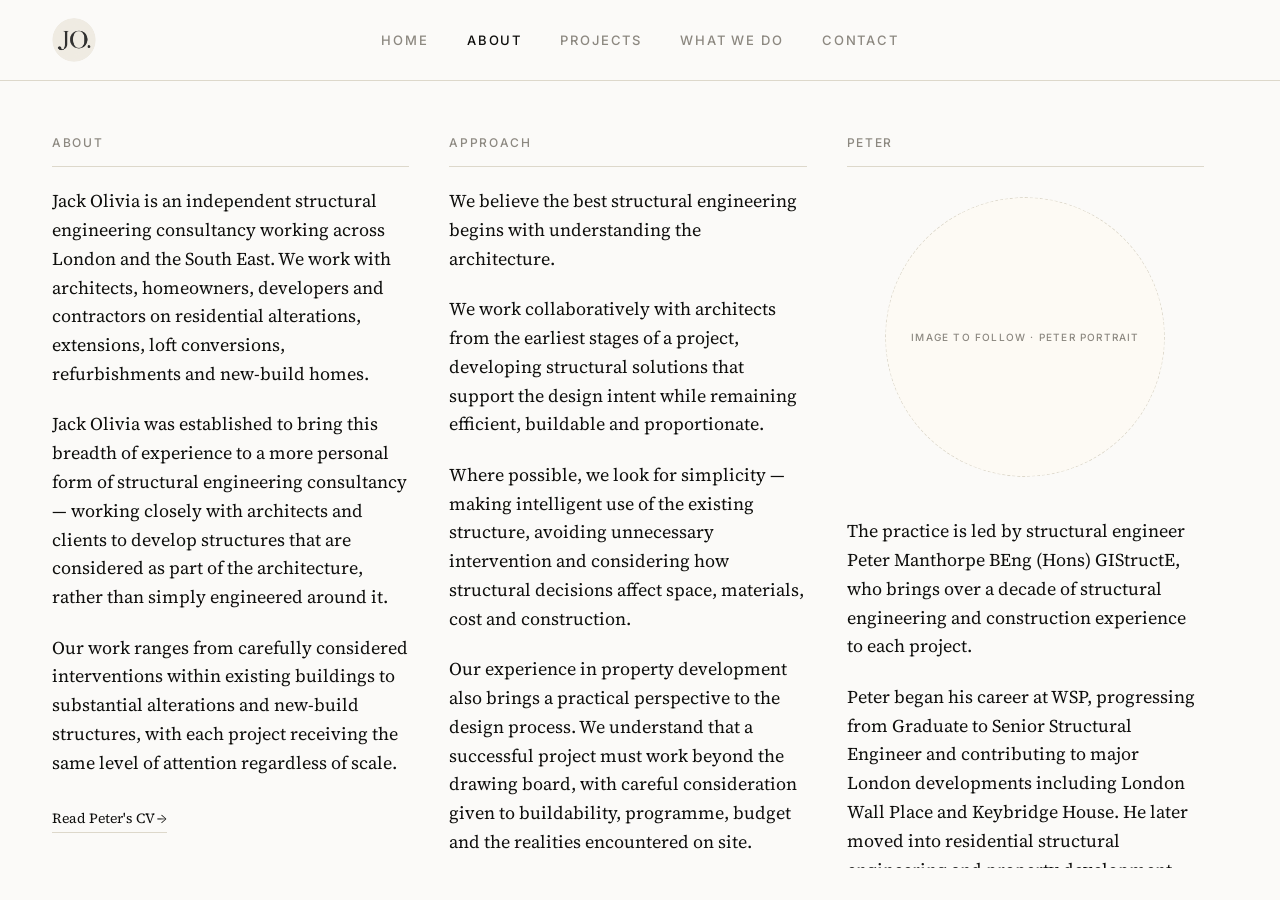
==== about.html @ 406274f1 "Add Home nav, favicon, CV and What We Do pages, typography pass - Home button added to nav on all pa" ====
<!DOCTYPE html>
<html lang="en">
<head>
<meta charset="UTF-8">
<title>About — Jack Olivia</title>
<meta name="viewport" content="width=device-width, initial-scale=1">
<link rel="preconnect" href="https://fonts.googleapis.com">
<link href="https://fonts.googleapis.com/css2?family=Fraunces:opsz,wght@9..144,300;9..144,400&family=Source+Serif+4:opsz,wght@8..60,300;8..60,400&family=Inter:wght@300;400;500&display=swap" rel="stylesheet">
<link rel="stylesheet" href="assets/css/style.css">
<link rel="icon" type="image/png" href="assets/images/logo-badge.png">
</head>
<body class="about-page fixed-shell">

<header class="site-header">
  <div class="header-grid">
    <div class="brand-wrap">
      <a href="index.html"><img src="assets/images/logo-badge.png" alt="Jack Olivia" class="brand-logo"></a>
    </div>
    <nav class="site-nav">
      <a href="index.html" class="nav-link">Home</a>
      <a href="about.html" class="nav-link active" aria-current="page">About</a>
      <a href="projects.html" class="nav-link">Projects</a>
      <a href="what-we-do.html" class="nav-link">What We Do</a>
      <a href="mailto:peter@jackolivia.com" class="nav-link">Contact</a>
    </nav>
  </div>
</header>

<main class="content">
  <section class="about-columns">

    <div class="about-col scroll-lane">
      <div class="section-label-block">
        <span class="caps-label">About</span>
        <hr class="rule">
      </div>
      <p>Jack Olivia is an independent structural engineering consultancy working across London and the South East. We work with architects, homeowners, developers and contractors on residential alterations, extensions, loft conversions, refurbishments and new-build homes.</p>
      <p>Jack Olivia was established to bring this breadth of experience to a more personal form of structural engineering consultancy — working closely with architects and clients to develop structures that are considered as part of the architecture, rather than simply engineered around it.</p>
      <p>Our work ranges from carefully considered interventions within existing buildings to substantial alterations and new-build structures, with each project receiving the same level of attention regardless of scale.</p>
      <a href="cv.html" class="cv-link">Read Peter's CV →</a>
    </div>

    <div class="about-col scroll-lane">
      <div class="section-label-block">
        <span class="caps-label">Approach</span>
        <hr class="rule">
      </div>
      <p>We believe the best structural engineering begins with understanding the architecture.</p>
      <p>We work collaboratively with architects from the earliest stages of a project, developing structural solutions that support the design intent while remaining efficient, buildable and proportionate.</p>
      <p>Where possible, we look for simplicity — making intelligent use of the existing structure, avoiding unnecessary intervention and considering how structural decisions affect space, materials, cost and construction.</p>
      <p>Our experience in property development also brings a practical perspective to the design process. We understand that a successful project must work beyond the drawing board, with careful consideration given to buildability, programme, budget and the realities encountered on site.</p>
      <p>Communication is central to the way we work. We pride ourselves on responding quickly to enquiries and being accessible throughout a project. When unexpected conditions arise during construction, we understand that builders often need engineering input there and then — not several days later. We make it a priority to provide practical, timely advice that keeps projects moving.</p>
      <p>As an independent consultancy, our clients, architects and contractors have direct access to Peter throughout their project, from the first conversation and structural design through to construction on site. This continuity means the engineer who understands the project is always the person you are speaking to.</p>
      <p>The result is a structural engineering service that is considered, collaborative, responsive and practical — allowing good architecture to take priority while helping projects run smoothly through construction.</p>
    </div>

    <div class="about-col scroll-lane">
      <div class="section-label-block">
        <span class="caps-label">Peter</span>
        <hr class="rule">
      </div>
      <div class="about-portrait">
        <div class="placeholder circle">Image to follow · Peter portrait</div>
      </div>
      <p>The practice is led by structural engineer Peter Manthorpe BEng (Hons) GIStructE, who brings over a decade of structural engineering and construction experience to each project.</p>
      <p>Peter began his career at WSP, progressing from Graduate to Senior Structural Engineer and contributing to major London developments including London Wall Place and Keybridge House. He later moved into residential structural engineering and property development, gaining first-hand experience of the practical and commercial considerations involved in taking projects from design through to construction.</p>
      <a href="cv.html" class="cv-link">Read Peter's CV →</a>
      <div class="about-contact">
        <div>Peter Manthorpe</div>
        <div>Structural Engineer · Founder, Jack Olivia</div>
        <div>peter@jackolivia.com</div>
        <div>07584 622633</div>
      </div>
    </div>

  </section>
</main>

<script src="assets/js/main.js"></script>
</body>
</html>
---- assets/css/style.css ----
/* Jack Olivia — Iteration 1 (Home, About, Projects, Project: Lewes) — desktop only */

:root {
  --ground: #fbfaf8;
  --ink: #0e0e0c;
  --meta: #8c8880;
  --rule: #ddd8cb;
  --slate: #4a5f7a;
  --warm-white: #fdfaf4;
}

* { box-sizing: border-box; }

html {
  font-size: 18px;
}

html, body {
  margin: 0;
  padding: 0;
}

body {
  background: var(--ground);
  color: var(--ink);
  font-family: 'Source Serif 4', 'Fraunces', serif;
  font-optical-sizing: auto;
  font-weight: 400;
  font-size: 1rem;
  line-height: 1.6;
  -webkit-font-smoothing: antialiased;
}

img { display: block; max-width: 100%; }

a { color: inherit; text-decoration: none; }

p { margin: 0 0 1.2em; max-width: 64ch; }
p:last-child { margin-bottom: 0; }

hr, .rule {
  border: none;
  border-top: 1px solid var(--rule);
  margin: 0;
}

h1, h2, h3 {
  font-family: 'Fraunces', serif;
  font-weight: 300;
  letter-spacing: -0.03em;
  margin: 0;
}

/* ---------- caps / labels ---------- */

.caps-label {
  font-family: 'Inter', sans-serif;
  font-weight: 500;
  font-size: 12px;
  letter-spacing: 0.14em;
  text-transform: uppercase;
  color: var(--meta);
}

.section-label-block {
  margin-bottom: 20px;
}

.section-label-block .caps-label {
  display: inline-block;
  margin-bottom: 14px;
}

/* ---------- layout shell ---------- */

.content {
  max-width: 1380px;
  margin: 0 auto;
  padding: 0 52px;
}

/* ---------- header ---------- */

.site-header {
  border-bottom: 1px solid var(--rule);
}

.header-grid {
  max-width: 1380px;
  margin: 0 auto;
  padding: 18px 52px;
  display: grid;
  grid-template-columns: 1fr auto 1fr;
  align-items: center;
}

.brand-wrap {
  grid-column: 1;
  justify-self: start;
}

.brand-logo {
  height: 44px;
  width: 44px;
  border-radius: 50%;
  display: block;
}

.site-nav {
  grid-column: 2;
  display: flex;
  justify-content: center;
  gap: clamp(1.5rem, 3vw, 4rem);
}

.nav-link {
  font-family: 'Inter', sans-serif;
  font-weight: 500;
  font-size: 13px;
  letter-spacing: 0.14em;
  text-transform: uppercase;
  color: var(--meta);
}

.nav-link.active,
.nav-link:hover {
  color: var(--ink);
}


/* ---------- placeholders ---------- */

.placeholder {
  background: var(--warm-white);
  border: 1px dashed var(--rule);
  display: flex;
  align-items: center;
  justify-content: center;
  text-align: center;
  color: var(--meta);
  font-family: 'Inter', sans-serif;
  font-weight: 500;
  font-size: 10px;
  letter-spacing: 0.12em;
  text-transform: uppercase;
  padding: 12px;
  width: 100%;
  height: 100%;
}

.placeholder.circle { border-radius: 50%; }

.copy-missing {
  font-family: 'Inter', sans-serif;
  font-weight: 500;
  font-size: 11px;
  letter-spacing: 0.12em;
  text-transform: uppercase;
  color: var(--meta);
}

/* ============================================================
   HOME — LHS intro text, two independently-scrolling project columns
   ============================================================ */

.home-columns {
  flex: 1;
  min-height: 0;
  width: 100%;
  display: grid;
  grid-template-columns: 30% 1fr 1fr;
  gap: 20px;
  padding: 44px 0 32px;
}

.practice-facts {
  border-top: 1px solid var(--rule);
  margin-top: 32px;
  padding-top: 20px;
}

.practice-facts div {
  color: var(--meta);
  font-size: 14px;
  line-height: 1.9;
}

.hero-links {
  display: flex;
  gap: 28px;
  margin-top: 32px;
}

.hero-links a {
  font-size: 14px;
  border-bottom: 1px solid var(--rule);
  padding-bottom: 2px;
}

.hero-links a:hover { border-color: var(--ink); }

.home-col-projects .project-wheel {
  padding-top: 2px;
}

/* Home uses plain rectangular photos rather than the circular duotone
   plate — the Projects wheel keeps that treatment untouched. */

.home-page .wheel-item {
  margin-bottom: 48px;
}

.home-page .project-plate {
  border-radius: 0;
  aspect-ratio: 4 / 3;
  width: 100%;
}

.home-page .project-plate:hover {
  transform: none;
}

.home-page .plate-overlay,
.home-page .plate-content {
  display: none;
}

.home-page .plate-image img {
  transition: filter 350ms ease;
}

.home-page .project-plate:hover .plate-image img {
  filter: contrast(1.05) brightness(0.94);
}

/* ============================================================
   ABOUT
   ============================================================ */

.about-columns {
  display: grid;
  grid-template-columns: repeat(3, 1fr);
  gap: 16px;
  padding: 70px 0 64px;
}

.about-columns p { max-width: none; }

.cv-link {
  display: inline-block;
  margin-top: 8px;
  font-size: 14px;
  border-bottom: 1px solid var(--rule);
  padding-bottom: 2px;
}

.cv-link:hover { border-color: var(--ink); }

.about-portrait {
  width: 280px;
  height: 280px;
  border-radius: 50%;
  overflow: hidden;
  margin: 30px auto 40px;
}

.about-portrait img,
.about-portrait .placeholder {
  width: 100%;
  height: 100%;
  object-fit: cover;
}

.about-contact {
  border-top: 1px solid var(--rule);
  margin-top: 24px;
  padding-top: 18px;
  font-size: 14px;
  color: var(--meta);
  line-height: 1.8;
}

/* ---------- Fixed shell: header/footer pinned, columns scroll independently ---------- */
/* Used by About, Home and the Lewes project page. Header and footer stay
   put; each column inside is its own scroll lane, so the reader can move
   through each one at their own pace without losing the others' position. */

.fixed-shell {
  height: 100vh;
  overflow: hidden;
  display: flex;
  flex-direction: column;
}

.fixed-shell .site-header,
.fixed-shell .site-footer {
  flex-shrink: 0;
  margin-top: 0;
}

.fixed-shell main.content {
  flex: 1;
  min-height: 0;
  display: flex;
  padding-top: 0;
  padding-bottom: 0;
}

.about-page .about-columns {
  flex: 1;
  min-height: 0;
  width: 100%;
  padding: 44px 0 32px;
}

.scroll-lane {
  height: 100%;
  overflow-y: auto;
  padding-right: 24px;
  padding-bottom: 40px;
  scrollbar-width: thin;
  scrollbar-color: var(--rule) transparent;
}

.scroll-lane::-webkit-scrollbar {
  width: 6px;
}

.scroll-lane::-webkit-scrollbar-track {
  background: transparent;
}

.scroll-lane::-webkit-scrollbar-thumb {
  background: var(--rule);
  border-radius: 3px;
}

.scroll-lane > .section-label-block {
  position: sticky;
  top: 0;
  background: var(--ground);
  padding-top: 2px;
  z-index: 1;
}

/* ============================================================
   PROJECTS
   ============================================================ */

.projects-layout {
  display: grid;
  grid-template-columns: 40% 1fr;
  gap: 28px;
  padding-top: 56px;
}

.projects-intro {
  position: sticky;
  top: 20px;
  align-self: start;
}

.projects-intro h2 {
  font-size: clamp(2.1rem, 2vw, 2.4rem);
  font-weight: 300;
  letter-spacing: -0.04em;
  margin: 18px 0 24px;
}

.projects-intro a {
  display: inline-block;
  margin-top: 20px;
  font-size: 14px;
  border-bottom: 1px solid var(--rule);
  padding-bottom: 2px;
}

.projects-intro .cv-link {
  margin-top: 10px;
}

.projects-intro a:hover { border-color: var(--ink); }

.project-wheel {
  display: flex;
  flex-direction: column;
  align-items: center;
}

.wheel-item {
  width: 100%;
  display: flex;
  flex-direction: column;
  align-items: center;
  margin-bottom: 120px;
}

.wheel-item:last-child { margin-bottom: 0; }

.project-plate {
  position: relative;
  width: min(100%, 480px);
  aspect-ratio: 1 / 1;
  border-radius: 50%;
  isolation: isolate;
  overflow: hidden;
  cursor: pointer;
  transition: transform 500ms cubic-bezier(0.4, 0, 0.2, 1);
}

.project-plate:hover {
  transform: translateY(-2px) scale(1.003);
}

.plate-image {
  position: absolute;
  inset: 0;
  z-index: 1;
}

.plate-image img,
.plate-image .placeholder {
  width: 100%;
  height: 100%;
  object-fit: cover;
  filter: contrast(1.05);
}

.plate-overlay {
  position: absolute;
  inset: 0;
  z-index: 2;
  background: var(--slate);
  mix-blend-mode: color;
  opacity: 0.88;
  transition: opacity 500ms cubic-bezier(0.4, 0, 0.2, 1);
}

.plate-content {
  position: absolute;
  inset: 0;
  z-index: 3;
  display: flex;
  flex-direction: column;
  align-items: center;
  justify-content: center;
  text-align: center;
  pointer-events: none;
  transition: opacity 500ms cubic-bezier(0.4, 0, 0.2, 1);
}

.plate-content .plate-title {
  font-family: 'Fraunces', serif;
  font-weight: 400;
  font-size: 29px;
  color: var(--warm-white);
  letter-spacing: -0.01em;
}

.plate-content .plate-meta {
  font-family: 'Inter', sans-serif;
  font-weight: 500;
  font-size: 12px;
  letter-spacing: 0.14em;
  text-transform: uppercase;
  color: var(--warm-white);
  opacity: 0.8;
  margin-top: 10px;
}

.project-plate.is-hover .plate-overlay,
.project-plate.is-hover .plate-content {
  opacity: 0;
}

.wheel-caption {
  margin-top: 20px;
  font-family: 'Inter', sans-serif;
  font-weight: 500;
  font-size: 12px;
  letter-spacing: 0.14em;
  text-transform: uppercase;
  color: var(--meta);
  text-align: center;
}

.projects-closing {
  border-top: 1px solid var(--rule);
  margin-top: 48px;
  padding-top: 40px;
  text-align: center;
}

.all-projects-link {
  font-family: 'Inter', sans-serif;
  font-weight: 500;
  font-size: 13px;
  letter-spacing: 0.14em;
  text-transform: uppercase;
  color: var(--ink);
}

.projects-closing p {
  max-width: 32ch;
  margin: 24px auto 0;
  font-size: 14px;
  color: var(--meta);
}

/* ============================================================
   PROJECT DETAIL — LEWES
   LHS: explanatory text, scrolls normally. RHS: one photo fills the lane
   at a time, scroll-snapped so the next scroll always lands on a whole
   image, never a partial one.
   ============================================================ */

.lewes-layout {
  flex: 1;
  min-height: 0;
  width: 100%;
  display: grid;
  grid-template-columns: 34% 1fr;
  gap: 20px;
  padding: 44px 0 0;
}

.meta-list {
  margin-top: 24px;
}

.meta-row {
  margin-bottom: 18px;
}

.meta-row:last-child { margin-bottom: 0; }

.meta-row .field-name {
  display: block;
  font-family: 'Inter', sans-serif;
  font-weight: 500;
  font-size: 12px;
  letter-spacing: 0.14em;
  text-transform: uppercase;
  color: var(--meta);
  margin-bottom: 4px;
}

.meta-row .field-value {
  font-size: 16px;
  color: var(--ink);
}

.project-body { margin-top: 32px; }

.back-link-wrap {
  border-top: 1px solid var(--rule);
  margin-top: 40px;
  padding-top: 24px;
}

.back-link {
  font-family: 'Inter', sans-serif;
  font-weight: 500;
  font-size: 13px;
  letter-spacing: 0.12em;
  text-transform: uppercase;
}

.lewes-gallery {
  padding: 0;
  display: flex;
  flex-direction: column;
  scroll-snap-type: y mandatory;
  scrollbar-width: none;
}

.lewes-gallery::-webkit-scrollbar {
  display: none;
}

.gallery-slide {
  flex-shrink: 0;
  width: 100%;
  height: 100%;
  scroll-snap-align: start;
  scroll-snap-stop: always;
  overflow: hidden;
  position: relative;
}

.gallery-slide img {
  width: 100%;
  height: 100%;
  object-fit: cover;
  display: block;
}

.gallery-caption {
  position: absolute;
  left: 24px;
  bottom: 20px;
  font-family: 'Inter', sans-serif;
  font-weight: 500;
  font-size: 12px;
  letter-spacing: 0.12em;
  text-transform: uppercase;
  color: var(--warm-white);
  text-shadow: 0 1px 6px rgba(0, 0, 0, 0.45);
}

/* ============================================================
   CV PAGE
   ============================================================ */

.cv-content {
  max-width: 900px;
  margin: 0 auto;
  padding: 64px 0 96px;
}

.cv-title {
  font-size: clamp(2.1rem, 2vw, 2.4rem);
  font-weight: 300;
  letter-spacing: -0.04em;
  margin: 18px 0 8px;
}

.cv-subtitle {
  font-family: 'Inter', sans-serif;
  font-weight: 500;
  font-size: 13px;
  letter-spacing: 0.1em;
  text-transform: uppercase;
  color: var(--meta);
  margin-bottom: 32px;
}

.cv-intro { margin-bottom: 16px; }

.cv-group {
  margin-top: 64px;
  padding-top: 40px;
  border-top: 1px solid var(--rule);
}

.cv-entry { margin-top: 40px; }
.cv-entry:first-child { margin-top: 24px; }

.cv-entry h3 {
  font-size: 1.4rem;
  font-weight: 300;
  letter-spacing: -0.02em;
  margin-bottom: 6px;
}

.cv-entry .cv-meta {
  display: block;
  font-family: 'Inter', sans-serif;
  font-weight: 500;
  font-size: 12px;
  letter-spacing: 0.12em;
  text-transform: uppercase;
  color: var(--meta);
  margin-bottom: 14px;
}

.cv-list {
  margin: 16px 0 0;
  padding-left: 20px;
}

.cv-list li {
  margin-bottom: 8px;
}

.cv-clients {
  font-family: 'Inter', sans-serif;
  font-weight: 500;
  font-size: 13px;
  letter-spacing: 0.06em;
  color: var(--ink);
  margin-top: 8px;
}

/* ============================================================
   WHAT WE DO — sticky LHS index, RHS continuous scroll,
   scrollspy highlights the section currently in view
   ============================================================ */

.wwd-layout {
  display: grid;
  grid-template-columns: 30% 1fr;
  gap: 20px;
  padding-top: 56px;
}

.wwd-nav {
  position: sticky;
  top: 32px;
  align-self: start;
}

.wwd-nav-list {
  margin-top: 24px;
}

.wwd-nav-item {
  display: block;
  padding: 12px 0;
  border-top: 1px solid var(--rule);
  font-family: 'Fraunces', serif;
  font-weight: 300;
  font-size: 1.05rem;
  letter-spacing: -0.01em;
  color: var(--meta);
  transition: color 250ms ease;
}

.wwd-nav-item:last-child {
  border-bottom: 1px solid var(--rule);
}

.wwd-nav-item.active { color: var(--ink); }

.wwd-sections { padding-bottom: 96px; }

.wwd-section {
  padding-top: 8px;
  margin-bottom: 72px;
}

.wwd-section:last-child { margin-bottom: 0; }

.wwd-section h2 {
  font-size: 1.7rem;
  font-weight: 300;
  letter-spacing: -0.03em;
  margin-bottom: 10px;
}

.wwd-section .wwd-tag {
  display: block;
  font-family: 'Inter', sans-serif;
  font-weight: 500;
  font-size: 12px;
  letter-spacing: 0.14em;
  text-transform: uppercase;
  color: var(--meta);
  margin-bottom: 20px;
}

.fee-table {
  margin-top: 24px;
  border-top: 1px solid var(--rule);
}

.fee-row {
  display: flex;
  justify-content: space-between;
  gap: 20px;
  padding: 12px 0;
  border-bottom: 1px solid var(--rule);
  font-family: 'Inter', sans-serif;
  font-size: 14px;
}

.fee-row .fee-name { color: var(--ink); }
.fee-row .fee-price {
  color: var(--meta);
  white-space: nowrap;
  font-variant-numeric: tabular-nums;
}

.fee-note {
  margin-top: 16px;
  font-size: 14px;
  color: var(--meta);
}

/* ============================================================
   MOBILE (≤768px) — continuous scroll, condensing header
   Nothing above this breakpoint is touched: every rule here is
   scoped inside this single media query, so desktop is byte-for-
   byte the same as before.
   ============================================================ */

@media (max-width: 768px) {

  .content { padding: 0 20px; }

  /* ---------- header: fixed, shrinks on scroll, hides on scroll-down ---------- */
  /* Section labels below stick at top:0 too, so while the header is
     visible it simply paints over them (same opaque background, higher
     z-index) — the moment it hides, whichever label is stuck underneath
     is already in place with no jump. */

  .site-header {
    position: fixed;
    top: 0;
    left: 0;
    right: 0;
    z-index: 100;
    background: var(--ground);
    transition: transform 280ms ease;
  }

  .header-grid {
    display: flex;
    align-items: center;
    justify-content: space-between;
    padding: 14px 20px;
    transition: padding 250ms ease;
  }

  .brand-wrap { justify-self: unset; }

  .brand-logo {
    transition: height 250ms ease, width 250ms ease;
  }

  .site-nav {
    gap: 12px;
  }

  .nav-link {
    font-size: 9px;
    letter-spacing: 0.08em;
  }

  .site-header.m-condensed .header-grid { padding: 8px 20px; }
  .site-header.m-condensed .brand-logo { height: 22px; width: 22px; }
  .site-header.m-hide { transform: translateY(-100%); }

  main.content { padding-top: 70px; }

  /* ---------- kill the fixed-shell / independent-scroll-lane mechanics:
     everything becomes one normal continuous page scroll ---------- */

  .fixed-shell {
    height: auto;
    overflow: visible;
    display: block;
  }

  .fixed-shell main.content {
    display: block;
    flex: none;
    min-height: 0;
    padding-top: 70px;
    padding-bottom: 0;
  }

  .scroll-lane {
    height: auto;
    overflow: visible;
    padding-right: 0;
    padding-bottom: 0;
  }

  .scroll-lane > .section-label-block,
  .section-label-block {
    position: sticky;
    top: 0;
    background: var(--ground);
    z-index: 10;
    padding-top: 10px;
    padding-bottom: 4px;
  }

  /* ---------- Home: single column, plates in numeric order ---------- */

  .home-columns {
    display: flex;
    flex-direction: column;
    padding: 24px 0 40px;
  }

  .home-col-text { margin-bottom: 44px; }

  .home-col-projects,
  .home-col-projects .project-wheel {
    display: contents;
  }

  [data-m-order="1"] { order: 1; }
  [data-m-order="2"] { order: 2; }
  [data-m-order="3"] { order: 3; }
  [data-m-order="4"] { order: 4; }

  /* ---------- About: single column ---------- */

  .about-page .about-columns,
  .about-columns {
    display: block;
    padding: 24px 0 40px;
  }

  /* ---------- Projects: single column, smaller plates ---------- */

  .projects-layout {
    display: block;
    padding-top: 24px;
  }

  .projects-intro {
    position: static;
    margin-bottom: 44px;
  }

  .project-plate { width: min(82vw, 300px); }

  .wheel-item { margin-bottom: 52px; }

  /* ---------- Writers Cabin detail: single column, gallery stacks ---------- */

  .lewes-layout {
    display: block;
    padding: 24px 0 0;
  }

  .lewes-gallery {
    margin-top: 40px;
    display: block;
    scroll-snap-type: none;
  }

  .gallery-slide {
    height: auto;
    aspect-ratio: 4 / 3;
    margin-bottom: 24px;
  }

  .gallery-slide:last-child { margin-bottom: 0; }

  /* ---------- What We Do: single column, index list stops sticking ---------- */

  .wwd-layout {
    display: block;
    padding-top: 24px;
  }

  .wwd-nav {
    position: static;
    margin-bottom: 40px;
  }

  .cv-content { padding: 40px 0 64px; }

}
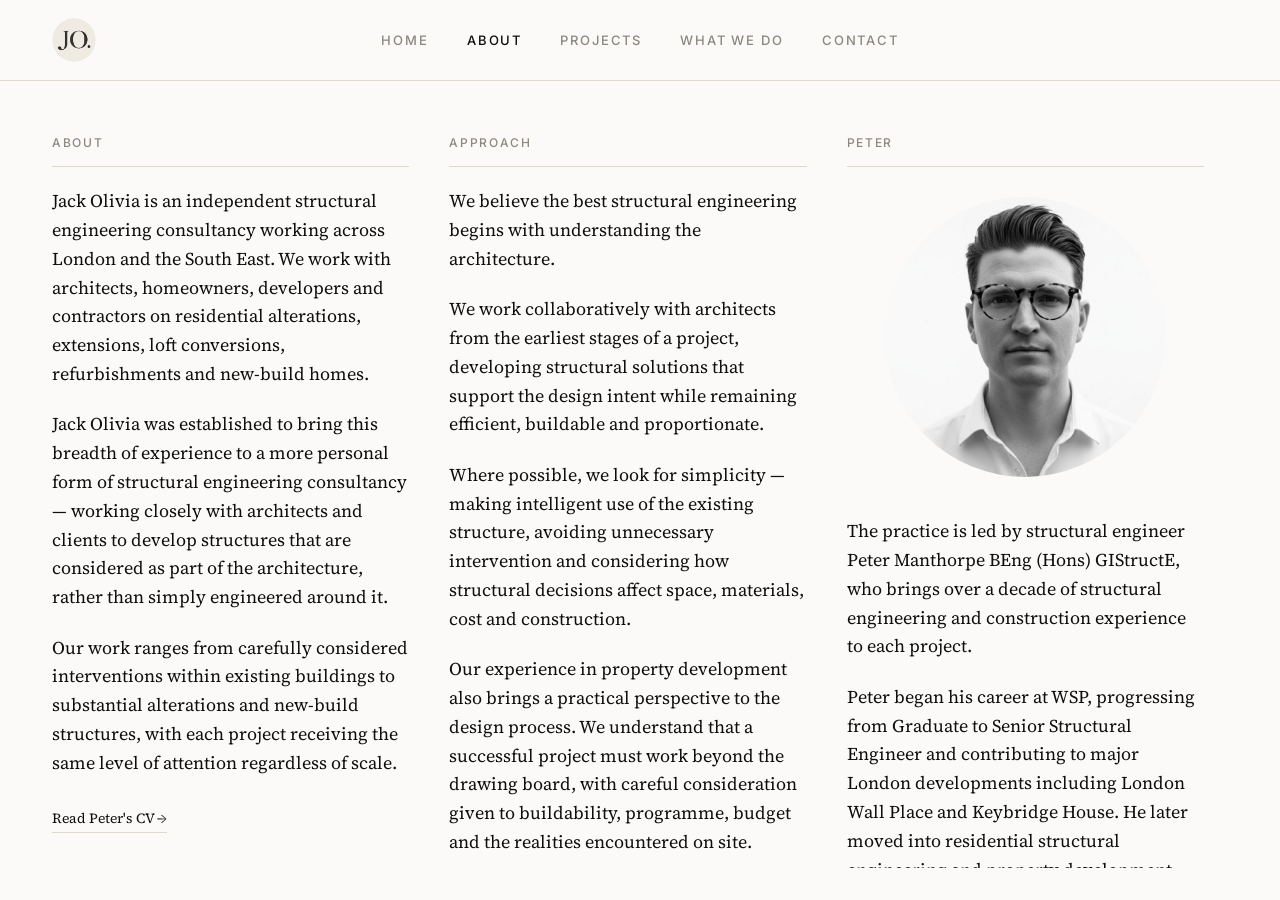
==== commit ed82a18e: "test" ====
--- a/about.html
+++ b/about.html
@@ -60,7 +60,7 @@
         <hr class="rule">
       </div>
       <div class="about-portrait">
-        <div class="placeholder circle">Image to follow · Peter portrait</div>
+        <img src="assets/images/peter-portrait.jpg" alt="Peter Manthorpe">
       </div>
       <p>The practice is led by structural engineer Peter Manthorpe BEng (Hons) GIStructE, who brings over a decade of structural engineering and construction experience to each project.</p>
       <p>Peter began his career at WSP, progressing from Graduate to Senior Structural Engineer and contributing to major London developments including London Wall Place and Keybridge House. He later moved into residential structural engineering and property development, gaining first-hand experience of the practical and commercial considerations involved in taking projects from design through to construction.</p>
--- a/assets/css/style.css
+++ b/assets/css/style.css
@@ -79,10 +79,25 @@
   padding: 0 52px;
 }
 
+/* Home and What We Do use more of the screen — closer to the reference
+   AFL scale — without touching the narrower editorial measure used by
+   About, Projects, the Writers Cabin page or the CV. */
+.content-wide {
+  max-width: 1800px;
+}
+
 /* ---------- header ---------- */
 
 .site-header {
+  position: sticky;
+  top: 0;
+  z-index: 50;
+  background: var(--ground);
   border-bottom: 1px solid var(--rule);
+}
+
+.header-grid.content-wide {
+  max-width: 1800px;
 }
 
 .header-grid {
@@ -212,7 +227,7 @@
 
 .home-page .project-plate {
   border-radius: 0;
-  aspect-ratio: 4 / 3;
+  aspect-ratio: 3 / 4;
   width: 100%;
 }
 
@@ -612,10 +627,74 @@
    CV PAGE
    ============================================================ */
 
-.cv-content {
-  max-width: 900px;
-  margin: 0 auto;
-  padding: 64px 0 96px;
+.cv-layout {
+  display: grid;
+  grid-template-columns: 30% 1fr;
+  gap: 20px;
+  padding-top: 56px;
+}
+
+.cv-nav {
+  position: sticky;
+  top: 32px;
+  align-self: start;
+  display: flex;
+  flex-direction: column;
+  max-height: calc(100vh - 64px);
+}
+
+.cv-nav-list {
+  margin-top: 32px;
+  flex: 1;
+  min-height: 0;
+  overflow-y: auto;
+  display: flex;
+  flex-direction: column;
+  justify-content: space-between;
+  scrollbar-width: thin;
+  scrollbar-color: var(--rule) transparent;
+}
+
+.cv-nav-list::-webkit-scrollbar { width: 6px; }
+.cv-nav-list::-webkit-scrollbar-track { background: transparent; }
+.cv-nav-list::-webkit-scrollbar-thumb { background: var(--rule); border-radius: 3px; }
+
+.cv-nav-item {
+  display: block;
+  padding: 22px 0;
+  border-top: 1px solid var(--rule);
+  border-bottom: 2px solid transparent;
+  font-family: 'Fraunces', serif;
+  font-weight: 300;
+  font-size: 1.6rem;
+  letter-spacing: -0.015em;
+  color: var(--meta);
+  transition: color 250ms ease, border-bottom-color 250ms ease;
+}
+
+.cv-nav-item:last-child {
+  border-bottom: 2px solid var(--rule);
+}
+
+.cv-nav-item.active {
+  color: var(--ink);
+  border-bottom-color: var(--ink);
+}
+
+.cv-sections { padding-bottom: 96px; max-width: 760px; }
+
+.cv-section {
+  padding-top: 8px;
+  margin-bottom: 72px;
+}
+
+.cv-section:last-child { margin-bottom: 0; }
+
+.cv-section h2 {
+  font-size: 1.7rem;
+  font-weight: 300;
+  letter-spacing: -0.03em;
+  margin-bottom: 20px;
 }
 
 .cv-title {
@@ -637,14 +716,49 @@
 
 .cv-intro { margin-bottom: 16px; }
 
-.cv-group {
-  margin-top: 64px;
-  padding-top: 40px;
-  border-top: 1px solid var(--rule);
-}
-
-.cv-entry { margin-top: 40px; }
+.cv-entry { margin-top: 32px; }
 .cv-entry:first-child { margin-top: 24px; }
+
+.cv-entry-head {
+  display: flex;
+  align-items: baseline;
+  gap: 14px;
+  flex-wrap: wrap;
+}
+
+.cv-inline-logo {
+  height: 34px;
+  width: auto;
+  display: block;
+}
+
+.cv-image-row {
+  display: grid;
+  grid-template-columns: 1fr 1fr;
+  gap: 12px;
+  margin: 18px 0 20px;
+}
+
+.cv-image-row img {
+  width: 100%;
+  aspect-ratio: 4 / 3;
+  object-fit: cover;
+  display: block;
+}
+
+.cv-client-logos {
+  display: flex;
+  align-items: center;
+  flex-wrap: wrap;
+  gap: 28px;
+  margin-top: 18px;
+}
+
+.cv-client-logos img {
+  height: 46px;
+  width: auto;
+  object-fit: contain;
+}
 
 .cv-entry h3 {
   font-size: 1.4rem;
@@ -698,29 +812,48 @@
   position: sticky;
   top: 32px;
   align-self: start;
+  display: flex;
+  flex-direction: column;
+  max-height: calc(100vh - 64px);
 }
 
 .wwd-nav-list {
-  margin-top: 24px;
-}
+  margin-top: 32px;
+  flex: 1;
+  min-height: 0;
+  overflow-y: auto;
+  display: flex;
+  flex-direction: column;
+  justify-content: space-between;
+  scrollbar-width: thin;
+  scrollbar-color: var(--rule) transparent;
+}
+
+.wwd-nav-list::-webkit-scrollbar { width: 6px; }
+.wwd-nav-list::-webkit-scrollbar-track { background: transparent; }
+.wwd-nav-list::-webkit-scrollbar-thumb { background: var(--rule); border-radius: 3px; }
 
 .wwd-nav-item {
   display: block;
-  padding: 12px 0;
+  padding: 22px 0;
   border-top: 1px solid var(--rule);
+  border-bottom: 2px solid transparent;
   font-family: 'Fraunces', serif;
   font-weight: 300;
-  font-size: 1.05rem;
-  letter-spacing: -0.01em;
-  color: var(--meta);
-  transition: color 250ms ease;
+  font-size: 1.6rem;
+  letter-spacing: -0.015em;
+  color: var(--meta);
+  transition: color 250ms ease, border-bottom-color 250ms ease;
 }
 
 .wwd-nav-item:last-child {
-  border-bottom: 1px solid var(--rule);
-}
-
-.wwd-nav-item.active { color: var(--ink); }
+  border-bottom: 2px solid var(--rule);
+}
+
+.wwd-nav-item.active {
+  color: var(--ink);
+  border-bottom-color: var(--ink);
+}
 
 .wwd-sections { padding-bottom: 96px; }
 
@@ -750,6 +883,7 @@
 }
 
 .fee-table {
+  max-width: 640px;
   margin-top: 24px;
   border-top: 1px solid var(--rule);
 }
@@ -776,6 +910,99 @@
   font-size: 14px;
   color: var(--meta);
 }
+
+.wwd-subhead {
+  margin-top: 40px;
+  padding-top: 28px;
+  border-top: 1px solid var(--rule);
+}
+
+.wwd-subhead h3 {
+  font-size: 1.25rem;
+  font-weight: 300;
+  letter-spacing: -0.02em;
+  margin-bottom: 12px;
+}
+
+.wwd-list {
+  margin: 20px 0 0;
+  padding-left: 20px;
+  max-width: 64ch;
+}
+
+.wwd-list li {
+  margin-bottom: 10px;
+  font-size: 16px;
+}
+
+.wwd-list li:last-child { margin-bottom: 0; }
+
+.wwd-list strong { font-weight: 400; }
+
+/* ---------- FAQ accordion ---------- */
+
+.faq-list {
+  margin-top: 16px;
+  border-top: 1px solid var(--rule);
+}
+
+.faq-item {
+  border-bottom: 1px solid var(--rule);
+}
+
+.faq-question {
+  width: 100%;
+  display: flex;
+  align-items: center;
+  justify-content: space-between;
+  gap: 20px;
+  padding: 20px 0;
+  background: none;
+  border: none;
+  cursor: pointer;
+  text-align: left;
+  font-family: 'Fraunces', serif;
+  font-weight: 300;
+  font-size: 1.05rem;
+  letter-spacing: -0.01em;
+  color: var(--ink);
+}
+
+.faq-icon {
+  flex-shrink: 0;
+  font-family: 'Inter', sans-serif;
+  font-weight: 400;
+  font-size: 20px;
+  color: var(--meta);
+  transition: transform 300ms ease;
+}
+
+.faq-item.open .faq-icon {
+  transform: rotate(45deg);
+}
+
+.faq-answer-wrap {
+  display: grid;
+  grid-template-rows: 0fr;
+  transition: grid-template-rows 350ms ease;
+}
+
+.faq-item.open .faq-answer-wrap {
+  grid-template-rows: 1fr;
+}
+
+.faq-answer-inner {
+  overflow: hidden;
+}
+
+.faq-answer-inner p {
+  font-size: 15.5px;
+  color: var(--meta);
+  padding-bottom: 22px;
+  max-width: 64ch;
+}
+
+.faq-answer-inner p:first-child { margin-top: 0; }
 
 /* ============================================================
    MOBILE (≤768px) — continuous scroll, condensing header
@@ -941,9 +1168,31 @@
 
   .wwd-nav {
     position: static;
+    max-height: none;
     margin-bottom: 40px;
   }
 
-  .cv-content { padding: 40px 0 64px; }
-
-}
+  .wwd-nav-list {
+    overflow-y: visible;
+  }
+
+  /* ---------- CV: single column, index list stops sticking ---------- */
+
+  .cv-layout {
+    display: block;
+    padding-top: 24px;
+  }
+
+  .cv-nav {
+    position: static;
+    max-height: none;
+    margin-bottom: 40px;
+  }
+
+  .cv-nav-list {
+    overflow-y: visible;
+  }
+
+  .cv-sections { max-width: none; }
+
+}
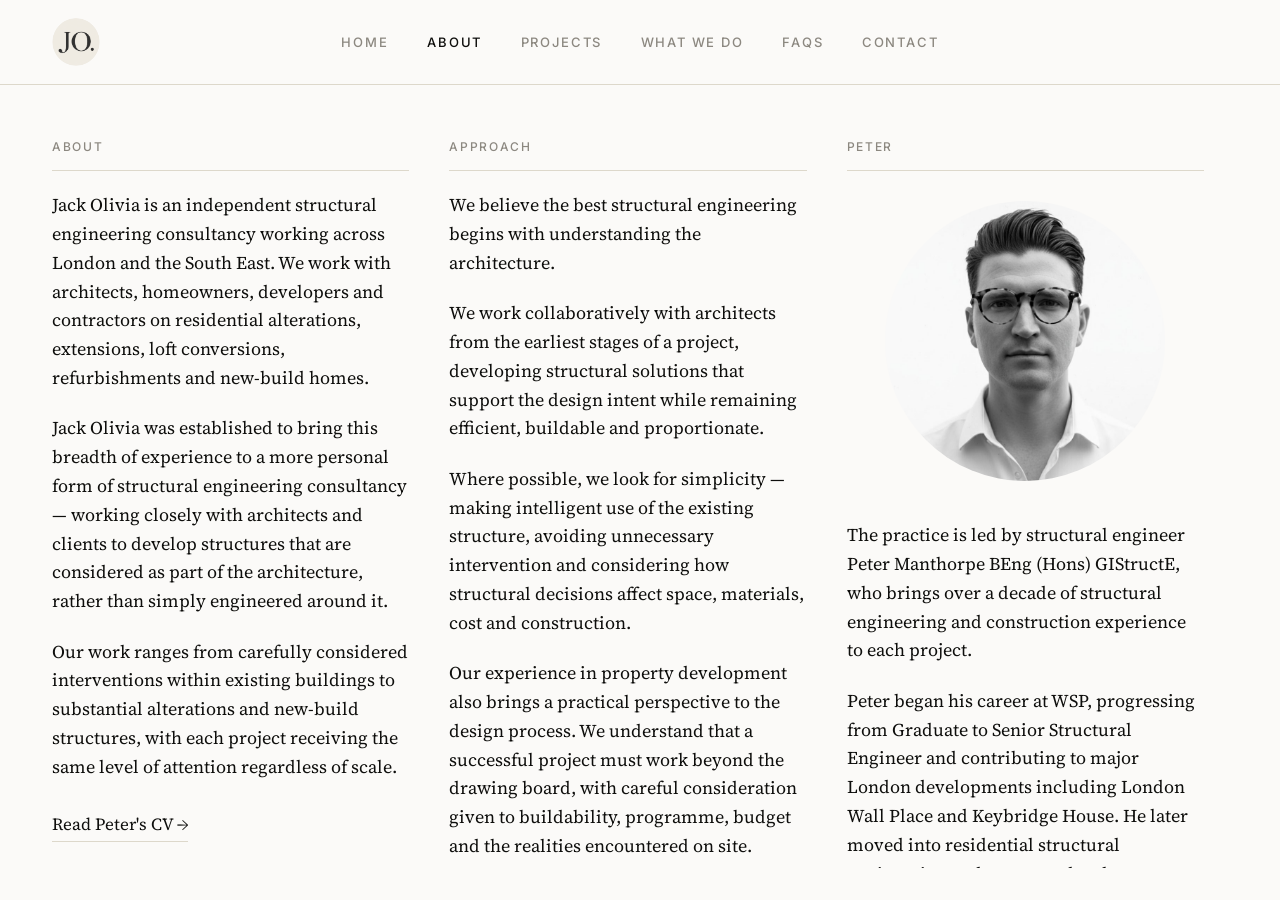
==== commit ebc92ddc: "faq-page" ====
--- a/about.html
+++ b/about.html
@@ -21,6 +21,7 @@
       <a href="about.html" class="nav-link active" aria-current="page">About</a>
       <a href="projects.html" class="nav-link">Projects</a>
       <a href="what-we-do.html" class="nav-link">What We Do</a>
+      <a href="faqs.html" class="nav-link">FAQs</a>
       <a href="mailto:peter@jackolivia.com" class="nav-link">Contact</a>
     </nav>
   </div>
--- a/assets/css/style.css
+++ b/assets/css/style.css
@@ -115,8 +115,8 @@
 }
 
 .brand-logo {
-  height: 44px;
-  width: 44px;
+  height: 48px;
+  width: 48px;
   border-radius: 50%;
   display: block;
 }
@@ -188,6 +188,8 @@
   padding: 44px 0 32px;
 }
 
+.home-col-text p { max-width: none; }
+
 .practice-facts {
   border-top: 1px solid var(--rule);
   margin-top: 32px;
@@ -264,9 +266,9 @@
 .cv-link {
   display: inline-block;
   margin-top: 8px;
-  font-size: 14px;
+  font-size: 17px;
   border-bottom: 1px solid var(--rule);
-  padding-bottom: 2px;
+  padding-bottom: 3px;
 }
 
 .cv-link:hover { border-color: var(--ink); }
@@ -585,6 +587,7 @@
   padding: 0;
   display: flex;
   flex-direction: column;
+  gap: 6px;
   scroll-snap-type: y mandatory;
   scrollbar-width: none;
 }
@@ -610,17 +613,8 @@
   display: block;
 }
 
-.gallery-caption {
-  position: absolute;
-  left: 24px;
-  bottom: 20px;
-  font-family: 'Inter', sans-serif;
-  font-weight: 500;
-  font-size: 12px;
-  letter-spacing: 0.12em;
-  text-transform: uppercase;
-  color: var(--warm-white);
-  text-shadow: 0 1px 6px rgba(0, 0, 0, 0.45);
+.mono-gallery .gallery-slide img {
+  filter: grayscale(1) contrast(0.95);
 }
 
 /* ============================================================
@@ -686,6 +680,7 @@
 .cv-section {
   padding-top: 8px;
   margin-bottom: 72px;
+  scroll-margin-top: 104px;
 }
 
 .cv-section:last-child { margin-bottom: 0; }
@@ -697,6 +692,20 @@
   margin-bottom: 20px;
 }
 
+.cv-portrait {
+  width: 120px;
+  height: 120px;
+  border-radius: 50%;
+  overflow: hidden;
+  margin-bottom: 24px;
+}
+
+.cv-portrait img {
+  width: 100%;
+  height: 100%;
+  object-fit: cover;
+}
+
 .cv-title {
   font-size: clamp(2.1rem, 2vw, 2.4rem);
   font-weight: 300;
@@ -755,7 +764,7 @@
 }
 
 .cv-client-logos img {
-  height: 46px;
+  height: 84px;
   width: auto;
   object-fit: contain;
 }
@@ -855,11 +864,16 @@
   border-bottom-color: var(--ink);
 }
 
-.wwd-sections { padding-bottom: 96px; }
+.wwd-sections {
+  padding-bottom: 96px;
+  padding-left: clamp(24px, 6vw, 96px);
+  max-width: 900px;
+}
 
 .wwd-section {
   padding-top: 8px;
   margin-bottom: 72px;
+  scroll-margin-top: 104px;
 }
 
 .wwd-section:last-child { margin-bottom: 0; }
@@ -882,6 +896,16 @@
   margin-bottom: 20px;
 }
 
+.wwd-faq-callout {
+  margin-top: 72px;
+  padding-top: 32px;
+}
+
+.wwd-faq-callout p {
+  margin-top: 24px;
+  margin-bottom: 0;
+}
+
 .fee-table {
   max-width: 640px;
   margin-top: 24px;
@@ -939,70 +963,106 @@
 
 .wwd-list strong { font-weight: 400; }
 
-/* ---------- FAQ accordion ---------- */
-
-.faq-list {
-  margin-top: 16px;
-  border-top: 1px solid var(--rule);
-}
-
-.faq-item {
-  border-bottom: 1px solid var(--rule);
-}
-
-.faq-question {
+/* ============================================================
+   FAQs — sticky LHS index grouped by topic, RHS shows the answer
+   for whichever question is currently selected (click, not scroll)
+   ============================================================ */
+
+.faqs-layout {
+  flex: 1;
+  min-height: 0;
   width: 100%;
-  display: flex;
-  align-items: center;
-  justify-content: space-between;
+  display: grid;
+  grid-template-columns: 34% 1fr;
   gap: 20px;
-  padding: 20px 0;
-  background: none;
-  border: none;
-  cursor: pointer;
-  text-align: left;
-  font-family: 'Fraunces', serif;
+  padding: 44px 0 32px;
+}
+
+.faqs-nav-list {
+  margin-top: 32px;
+}
+
+.faqs-nav-group {
+  margin-bottom: 28px;
+}
+
+.faqs-nav-group:last-child {
+  margin-bottom: 0;
+}
+
+.faqs-nav-group-label {
+  display: block;
+  font-family: 'Inter', sans-serif;
+  font-weight: 500;
+  font-size: 11px;
+  letter-spacing: 0.14em;
+  text-transform: uppercase;
+  color: var(--meta);
+  margin-bottom: 10px;
+}
+
+.faqs-nav-item {
+  display: block;
+  padding: 9px 0 9px 14px;
+  border-left: 2px solid transparent;
+  font-family: 'Source Serif 4', serif;
+  font-size: 0.95rem;
+  line-height: 1.4;
+  color: var(--meta);
+  transition: color 200ms ease, border-color 200ms ease;
+}
+
+.faqs-nav-item:hover {
+  color: var(--ink);
+}
+
+.faqs-nav-item.active {
+  color: var(--ink);
+  border-left-color: var(--ink);
+}
+
+.faqs-panel {
+  display: none;
+  max-width: 640px;
+}
+
+.faqs-panel.active {
+  display: block;
+}
+
+.faqs-panel-eyebrow {
+  display: block;
+  font-family: 'Inter', sans-serif;
+  font-weight: 500;
+  font-size: 12px;
+  letter-spacing: 0.14em;
+  text-transform: uppercase;
+  color: var(--meta);
+  margin-bottom: 14px;
+}
+
+.faqs-panel h2 {
+  font-size: 1.6rem;
   font-weight: 300;
-  font-size: 1.05rem;
-  letter-spacing: -0.01em;
-  color: var(--ink);
-}
-
-.faq-icon {
-  flex-shrink: 0;
-  font-family: 'Inter', sans-serif;
-  font-weight: 400;
-  font-size: 20px;
-  color: var(--meta);
-  transition: transform 300ms ease;
-}
-
-.faq-item.open .faq-icon {
-  transform: rotate(45deg);
-}
-
-.faq-answer-wrap {
-  display: grid;
-  grid-template-rows: 0fr;
-  transition: grid-template-rows 350ms ease;
-}
-
-.faq-item.open .faq-answer-wrap {
-  grid-template-rows: 1fr;
-}
-
-.faq-answer-inner {
-  overflow: hidden;
-}
-
-.faq-answer-inner p {
-  font-size: 15.5px;
-  color: var(--meta);
-  padding-bottom: 22px;
-  max-width: 64ch;
-}
-
-.faq-answer-inner p:first-child { margin-top: 0; }
+  letter-spacing: -0.03em;
+  margin-bottom: 20px;
+}
+
+.faqs-panel p {
+  color: var(--meta);
+  margin-bottom: 1.2em;
+}
+
+.faqs-contact {
+  margin-top: 72px;
+  padding-top: 32px;
+  max-width: 640px;
+}
+
+.faqs-contact p {
+  margin-bottom: 8px;
+  color: var(--meta);
+}
 
 /* ============================================================
    MOBILE (≤768px) — continuous scroll, condensing header
@@ -1176,6 +1236,11 @@
     overflow-y: visible;
   }
 
+  .wwd-sections {
+    padding-left: 0;
+    max-width: none;
+  }
+
   /* ---------- CV: single column, index list stops sticking ---------- */
 
   .cv-layout {
@@ -1195,4 +1260,20 @@
 
   .cv-sections { max-width: none; }
 
-}
+  /* ---------- FAQs: single column, index list stops sticking ---------- */
+
+  .faqs-layout {
+    display: block;
+    padding: 24px 0 40px;
+  }
+
+  .faqs-nav-list { margin-top: 24px; }
+
+  .faqs-panel,
+  .faqs-contact {
+    max-width: none;
+  }
+
+  .faqs-contact { margin-top: 48px; }
+
+}
